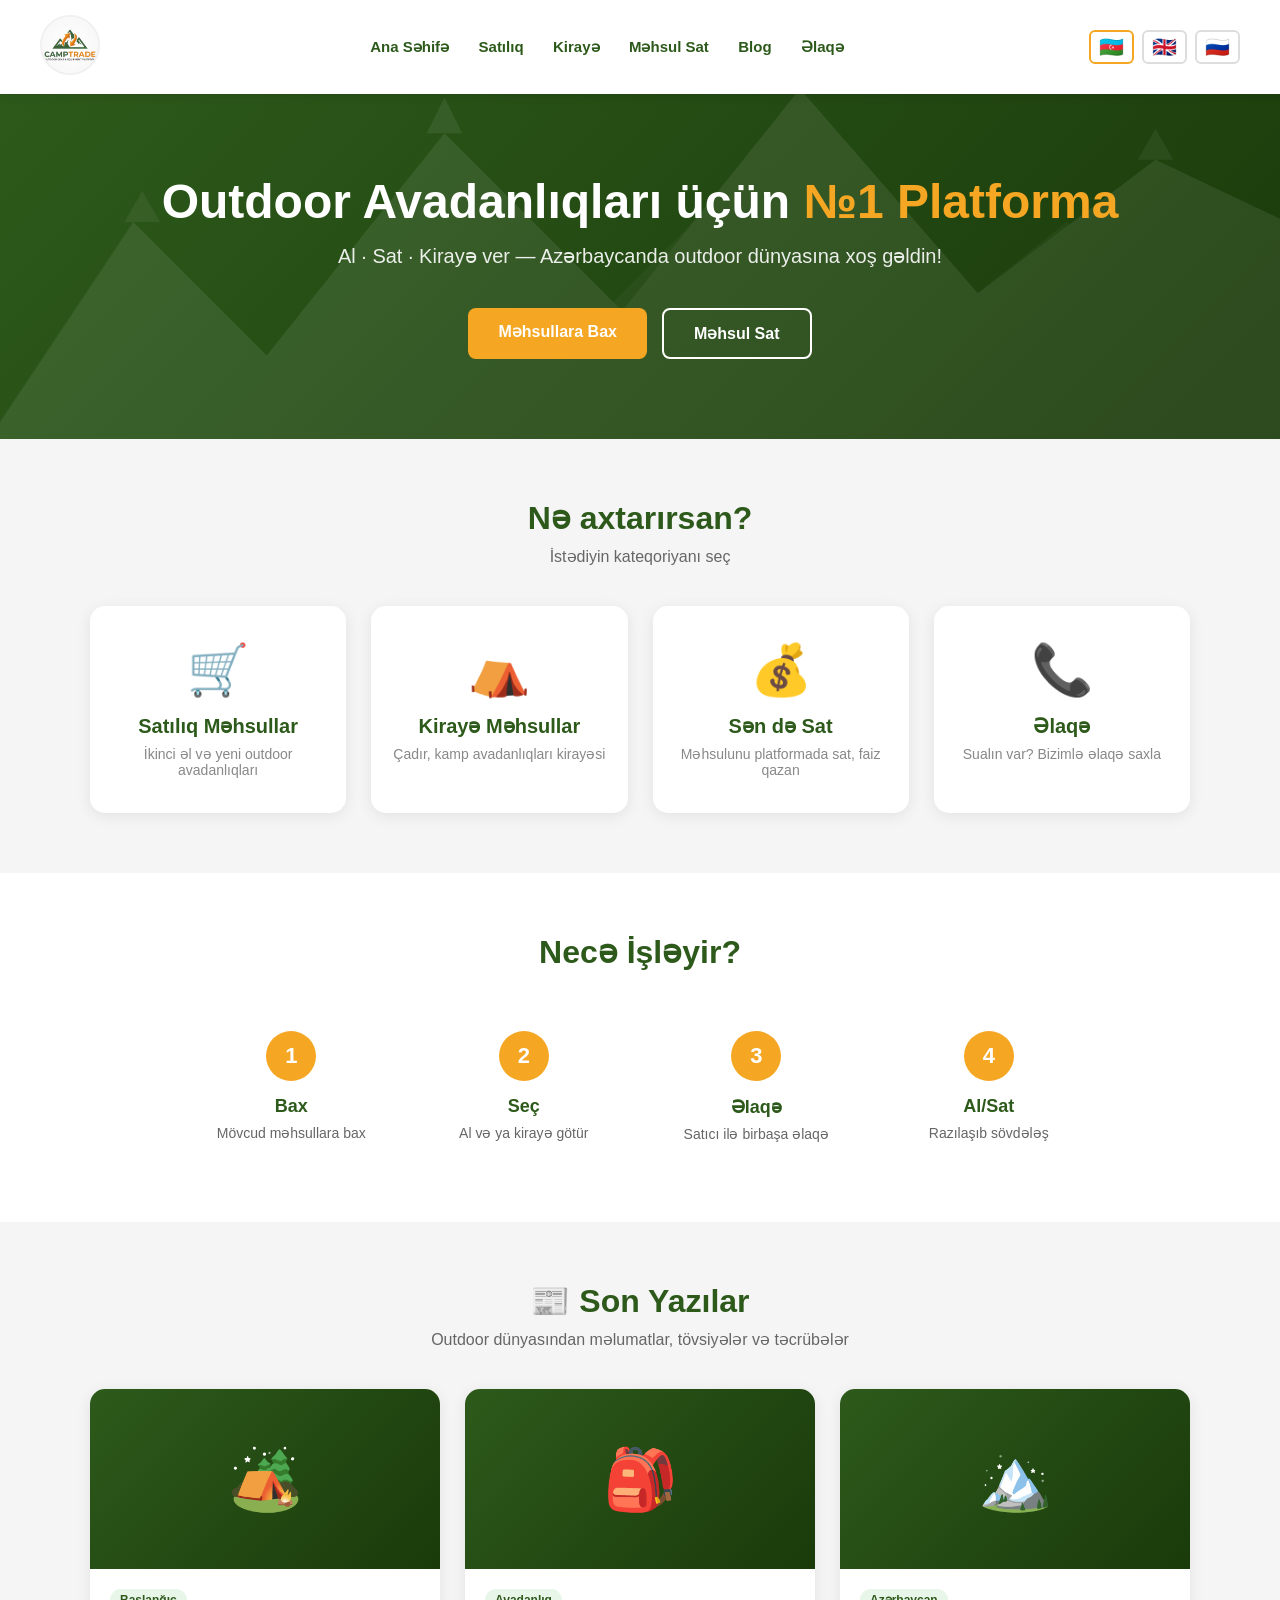
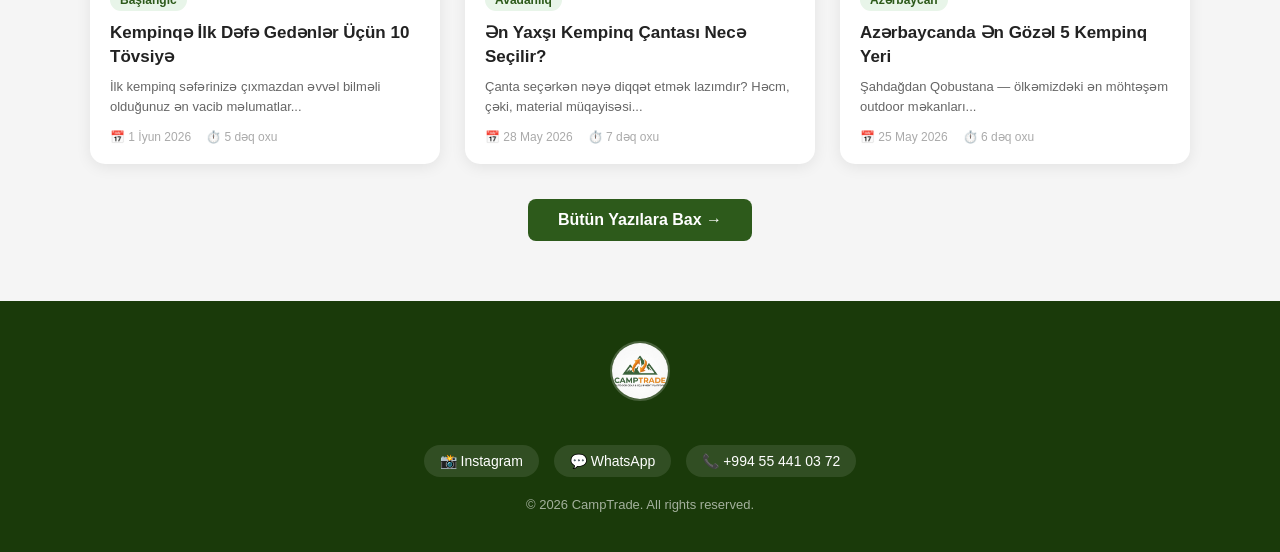
==== index.html @ f1814ca3 "nomre elave" ====
<!DOCTYPE html>
<html lang="az">
<head>
    
    <meta name="google-site-verification" content="4IIqWtvDDrQfaCXJvvqHSiNndzRIesTgDcbcYadjoxE" />

    <!-- Standart Favicon (Brauzerlər və Google üçün) -->
    <link rel="icon" href="/favicon.ico" type="image/png" sizes="48x48" />

    <!-- Apple Cihazları və Sürətli Keşlənmə üçün -->
    <link rel="apple-touch-icon" href="/favicon.ico" />



    <meta charset="UTF-8">
    <meta name="viewport" content="width=device-width, initial-scale=1.0">
    <link rel="icon" type="image/x-icon" href="favicon.ico">
    <title>CampTrade - Outdoor Gear & Equipment Platform</title>
    <style>
        * { margin: 0; padding: 0; box-sizing: border-box; }
        body { font-family: 'Segoe UI', sans-serif; background: #f5f5f5; }

        header {
            background: white;
            padding: 15px 40px;
            display: flex;
            justify-content: space-between;
            align-items: center;
            box-shadow: 0 2px 10px rgba(0,0,0,0.1);
            position: sticky;
            top: 0;
            z-index: 100;
        }

        /* YUMRU LOGO */
        .logo img {
            height: 60px;
            width: 60px;
            border-radius: 50%;
            object-fit: cover;
            cursor: pointer;
            border: 2px solid #f0f0f0;
        }

        nav a {
            text-decoration: none;
            color: #2d5a1b;
            font-weight: 600;
            margin-left: 25px;
            font-size: 15px;
            transition: color 0.3s;
            white-space: nowrap;
        }

        nav a:hover { color: #f5a623; }

        .lang-switcher { display: flex; gap: 8px; align-items: center; }

        .lang-btn {
            background: none;
            border: 2px solid #ddd;
            border-radius: 6px;
            padding: 5px 8px;
            cursor: pointer;
            font-size: 20px;
            line-height: 1;
            transition: border-color 0.3s;
        }

        .lang-btn:hover, .lang-btn.active { border-color: #f5a623; }

        /* HERO - DAĞ HƏR TƏRƏFİ TUTSUN */
        .hero {
            background: linear-gradient(135deg, #2d5a1b 0%, #1a3a0a 100%);
            color: white;
            text-align: center;
            padding: 80px 20px;
            position: relative;
            overflow: hidden;
        }

        .hero-bg {
            position: absolute;
            top: 0;
            left: 0;
            width: 100%;
            height: 100%;
            opacity: 0.08;
            pointer-events: none;
        }

        .hero-content { position: relative; z-index: 2; }
        .hero h1 { font-size: 48px; margin-bottom: 15px; }
        .hero h1 span { color: #f5a623; }

        .hero p {
            font-size: 20px;
            opacity: 0.9;
            margin-bottom: 40px;
        }

        .hero-buttons { display: flex; gap: 15px; justify-content: center; flex-wrap: wrap; }

        .btn {
            padding: 14px 30px;
            border-radius: 8px;
            font-size: 16px;
            font-weight: 700;
            cursor: pointer;
            border: none;
            text-decoration: none;
            transition: transform 0.2s, opacity 0.2s;
            display: inline-block;
        }

        .btn:hover { transform: translateY(-2px); opacity: 0.9; }
        .btn-orange { background: #f5a623; color: white; }
        .btn-outline { background: transparent; border: 2px solid white; color: white; }

        .categories { padding: 60px 40px; text-align: center; }
        .categories h2 { font-size: 32px; color: #2d5a1b; margin-bottom: 10px; }
        .categories > p { color: #666; margin-bottom: 40px; font-size: 16px; }

        .cat-grid {
            display: grid;
            grid-template-columns: repeat(auto-fit, minmax(220px, 1fr));
            gap: 25px;
            max-width: 1100px;
            margin: 0 auto;
        }

        .cat-card {
            background: white;
            border-radius: 15px;
            padding: 35px 20px;
            box-shadow: 0 3px 15px rgba(0,0,0,0.08);
            cursor: pointer;
            transition: transform 0.3s, box-shadow 0.3s;
            text-decoration: none;
            color: inherit;
            display: block;
        }

        .cat-card:hover { transform: translateY(-5px); box-shadow: 0 8px 25px rgba(0,0,0,0.15); }
        .cat-icon { font-size: 50px; margin-bottom: 15px; }
        .cat-card h3 { font-size: 20px; color: #2d5a1b; margin-bottom: 8px; }
        .cat-card p { color: #888; font-size: 14px; }

        .how-it-works { background: white; padding: 60px 40px; text-align: center; }
        .how-it-works h2 { font-size: 32px; color: #2d5a1b; margin-bottom: 40px; }

        .steps {
            display: grid;
            grid-template-columns: repeat(auto-fit, minmax(200px, 1fr));
            gap: 30px;
            max-width: 900px;
            margin: 0 auto;
        }

        .step { padding: 20px; }

        .step-num {
            width: 50px;
            height: 50px;
            background: #f5a623;
            color: white;
            border-radius: 50%;
            font-size: 22px;
            font-weight: 700;
            display: flex;
            align-items: center;
            justify-content: center;
            margin: 0 auto 15px;
        }

        .step h3 { color: #2d5a1b; margin-bottom: 8px; font-size: 18px; }
        .step p { color: #666; font-size: 14px; }

        /* BLOG HİSSƏSİ */
        .blog-section {
            padding: 60px 40px;
            text-align: center;
            background: #f5f5f5;
        }

        .blog-section h2 { font-size: 32px; color: #2d5a1b; margin-bottom: 10px; }
        .blog-section > p { color: #666; margin-bottom: 40px; font-size: 16px; }

        .blog-grid {
            display: grid;
            grid-template-columns: repeat(auto-fit, minmax(300px, 1fr));
            gap: 25px;
            max-width: 1100px;
            margin: 0 auto;
        }

        .blog-card {
            background: white;
            border-radius: 15px;
            overflow: hidden;
            box-shadow: 0 3px 15px rgba(0,0,0,0.08);
            transition: transform 0.3s, box-shadow 0.3s;
            text-decoration: none;
            color: inherit;
            display: block;
            text-align: left;
        }

        .blog-card:hover { transform: translateY(-5px); box-shadow: 0 8px 25px rgba(0,0,0,0.15); }

        .blog-img {
            width: 100%;
            height: 180px;
            background: linear-gradient(135deg, #2d5a1b, #1a3a0a);
            display: flex;
            align-items: center;
            justify-content: center;
            font-size: 60px;
        }

        .blog-info { padding: 20px; }

        .blog-tag {
            display: inline-block;
            background: #e8f5e9;
            color: #2d5a1b;
            padding: 4px 10px;
            border-radius: 20px;
            font-size: 12px;
            font-weight: 600;
            margin-bottom: 10px;
        }

        .blog-info h3 { font-size: 17px; color: #222; margin-bottom: 8px; line-height: 1.4; }
        .blog-info p { font-size: 13px; color: #666; margin-bottom: 12px; line-height: 1.6; }

        .blog-meta {
            font-size: 12px;
            color: #aaa;
            display: flex;
            gap: 15px;
        }

        .blog-more {
            display: inline-block;
            margin-top: 35px;
            background: #2d5a1b;
            color: white;
            padding: 12px 30px;
            border-radius: 8px;
            text-decoration: none;
            font-weight: 700;
            transition: background 0.3s;
        }

        .blog-more:hover { background: #f5a623; }

        footer { background: #1a3a0a; color: white; padding: 40px; text-align: center; }
        .footer-logo img {
            height: 60px;
            width: 60px;
            border-radius: 50%;
            object-fit: cover;
            margin-bottom: 20px;
            border: 2px solid rgba(255,255,255,0.2);
        }

        .social-links { display: flex; justify-content: center; gap: 15px; margin: 20px 0; flex-wrap: wrap; }

        .social-links a {
            color: white;
            text-decoration: none;
            font-size: 14px;
            background: rgba(255,255,255,0.1);
            padding: 8px 16px;
            border-radius: 20px;
            transition: background 0.3s;
        }

        .social-links a:hover { background: #f5a623; }
        footer p { opacity: 0.6; font-size: 13px; margin-top: 15px; }

        @media (max-width: 768px) {
    header {
        flex-wrap: wrap;
        padding: 12px 15px;
        gap: 8px;
    }

    nav {
        order: 3;
        width: 100%;
        display: flex;
        flex-wrap: wrap;
        gap: 6px;
        justify-content: center;
        padding-top: 10px;
        border-top: 1px solid #eee;
    }

    nav a {
        margin-left: 0 !important;
        font-size: 13px;
        padding: 5px 12px;
        background: #f5f5f5;
        border-radius: 20px;
        white-space: nowrap;
    }

    .lang-switcher {
        order: 2;
        margin-left: auto;
    }

    .logo img {
        height: 45px;
        width: 45px;
    }

    .hero { padding: 50px 15px; }
    .hero h1 { font-size: 26px; }
    .hero p { font-size: 15px; }

    .hero-buttons {
        flex-direction: column;
        align-items: center;
        gap: 10px;
    }

    .btn { width: 200px; text-align: center; }

    .categories { padding: 40px 15px; }

    .cat-grid {
        grid-template-columns: 1fr 1fr;
        gap: 12px;
    }

    .cat-card { padding: 20px 12px; }
    .cat-icon { font-size: 35px; }
    .cat-card h3 { font-size: 16px; }

    .how-it-works { padding: 40px 15px; }

    .steps { grid-template-columns: 1fr 1fr; }

    .blog-section { padding: 40px 15px; }
    .blog-grid { grid-template-columns: 1fr; }

    footer { padding: 30px 15px; }

    .social-links { gap: 8px; }
    .social-links a { font-size: 12px; padding: 6px 10px; }
}

@media (max-width: 480px) {
    .cat-grid { grid-template-columns: 1fr; }
    .steps { grid-template-columns: 1fr; }
    .hero h1 { font-size: 22px; }
}
    </style>
</head>
<body>

<header>
    <a href="index.html" class="logo">
        <img src="images/logo.jpeg" alt="CampTrade Logo">
    </a>
    <nav>
        <a href="index.html" data-az="Ana Səhifə" data-en="Home" data-ru="Главная">Ana Səhifə</a>
        <a href="satis.html" data-az="Satılıq" data-en="For Sale" data-ru="Продажа">Satılıq</a>
        <a href="kiraye.html" data-az="Kirayə" data-en="Rental" data-ru="Аренда">Kirayə</a>
        <a href="sat.html" data-az="Məhsul Sat" data-en="Sell" data-ru="Продать">Məhsul Sat</a>
        <a href="blog.html" data-az="Blog" data-en="Blog" data-ru="Блог">Blog</a>
        <a href="elaqe.html" data-az="Əlaqə" data-en="Contact" data-ru="Контакт">Əlaqə</a>
    </nav>
    <div class="lang-switcher">
        <button class="lang-btn active" onclick="setLang('az', this)" title="Azərbaycan">🇦🇿</button>
        <button class="lang-btn" onclick="setLang('en', this)" title="English">🇬🇧</button>
        <button class="lang-btn" onclick="setLang('ru', this)" title="Русский">🇷🇺</button>
    </div>
</header>

<!-- HERO - DAĞ HAMI YERİ TUTUR -->
<section class="hero">
    <svg class="hero-bg" viewBox="0 0 1440 500" preserveAspectRatio="xMidYMid slice" xmlns="http://www.w3.org/2000/svg">
        <!-- Arxa dağlar -->
        <polygon points="-50,500 150,200 300,350 500,100 700,300 900,50 1100,280 1300,130 1490,220 1490,500" fill="white"/>
        <!-- Ön dağlar -->
        <polygon points="-50,500 100,320 250,420 450,220 600,380 800,180 1000,360 1200,200 1440,310 1440,500" fill="white" opacity="0.4"/>
        <!-- Qar zirvələri -->
        <polygon points="480,100 500,60 520,100" fill="white" opacity="0.9"/>
        <polygon points="880,50 900,10 920,50" fill="white" opacity="0.9"/>
        <polygon points="140,200 160,165 180,200" fill="white" opacity="0.7"/>
        <polygon points="1280,130 1300,95 1320,130" fill="white" opacity="0.7"/>
    </svg>

    <div class="hero-content">
        <h1 data-az="Outdoor Avadanlıqları üçün <span>№1 Platforma</span>"
            data-en="The <span>№1 Platform</span> for Outdoor Gear"
            data-ru="Платформа <span>№1</span> для Outdoor снаряжения">
            Outdoor Avadanlıqları üçün <span>№1 Platforma</span>
        </h1>
        <p data-az="Al · Sat · Kirayə ver — Azərbaycanda outdoor dünyasına xoş gəldin!"
           data-en="Buy · Sell · Rent — Welcome to Azerbaijan's outdoor world!"
           data-ru="Купи · Продай · Арендуй — Добро пожаловать в мир outdoor!">
            Al · Sat · Kirayə ver — Azərbaycanda outdoor dünyasına xoş gəldin!
        </p>
        <div class="hero-buttons">
            <a href="satis.html" class="btn btn-orange"
               data-az="Məhsullara Bax" data-en="Browse Products" data-ru="Смотреть товары">
               Məhsullara Bax
            </a>
            <a href="sat.html" class="btn btn-outline"
               data-az="Məhsul Sat" data-en="Sell Product" data-ru="Продать товар">
               Məhsul Sat
            </a>
        </div>
    </div>
</section>

<!-- KATEQORİYALAR -->
<section class="categories">
    <h2 data-az="Nə axtarırsan?" data-en="What are you looking for?" data-ru="Что ищете?">Nə axtarırsan?</h2>
    <p data-az="İstədiyin kateqoriyanı seç" data-en="Choose your category" data-ru="Выберите категорию">İstədiyin kateqoriyanı seç</p>
    <div class="cat-grid">
        <a href="satis.html" class="cat-card">
            <div class="cat-icon">🛒</div>
            <h3 data-az="Satılıq Məhsullar" data-en="For Sale" data-ru="Продажа">Satılıq Məhsullar</h3>
            <p data-az="İkinci əl və yeni outdoor avadanlıqları" data-en="New and used outdoor equipment" data-ru="Новое и б/у снаряжение">İkinci əl və yeni outdoor avadanlıqları</p>
        </a>
        <a href="kiraye.html" class="cat-card">
            <div class="cat-icon">⛺</div>
            <h3 data-az="Kirayə Məhsullar" data-en="Rental" data-ru="Аренда">Kirayə Məhsullar</h3>
            <p data-az="Çadır, kamp avadanlıqları kirayəsi" data-en="Tents, camping gear rental" data-ru="Аренда палаток и снаряжения">Çadır, kamp avadanlıqları kirayəsi</p>
        </a>
        <a href="sat.html" class="cat-card">
            <div class="cat-icon">💰</div>
            <h3 data-az="Sən də Sat" data-en="Sell Yours" data-ru="Продай своё">Sən də Sat</h3>
            <p data-az="Məhsulunu platformada sat, faiz qazan" data-en="List your gear, earn commission" data-ru="Продай снаряжение, зарабатывай">Məhsulunu platformada sat, faiz qazan</p>
        </a>
        <a href="elaqe.html" class="cat-card">
            <div class="cat-icon">📞</div>
            <h3 data-az="Əlaqə" data-en="Contact" data-ru="Контакт">Əlaqə</h3>
            <p data-az="Sualın var? Bizimlə əlaqə saxla" data-en="Have questions? Contact us" data-ru="Есть вопросы? Свяжитесь с нами">Sualın var? Bizimlə əlaqə saxla</p>
        </a>
    </div>
</section>

<!-- NECƏ İŞLƏYİR -->
<section class="how-it-works">
    <h2 data-az="Necə İşləyir?" data-en="How It Works?" data-ru="Как это работает?">Necə İşləyir?</h2>
    <div class="steps">
        <div class="step">
            <div class="step-num">1</div>
            <h3 data-az="Bax" data-en="Browse" data-ru="Смотри">Bax</h3>
            <p data-az="Mövcud məhsullara bax" data-en="Browse available products" data-ru="Смотри доступные товары">Mövcud məhsullara bax</p>
        </div>
        <div class="step">
            <div class="step-num">2</div>
            <h3 data-az="Seç" data-en="Choose" data-ru="Выбери">Seç</h3>
            <p data-az="Al və ya kirayə götür" data-en="Buy or rent" data-ru="Купи или арендуй">Al və ya kirayə götür</p>
        </div>
        <div class="step">
            <div class="step-num">3</div>
            <h3 data-az="Əlaqə" data-en="Contact" data-ru="Контакт">Əlaqə</h3>
            <p data-az="Satıcı ilə birbaşa əlaqə" data-en="Contact seller directly" data-ru="Свяжись с продавцом напрямую">Satıcı ilə birbaşa əlaqə</p>
        </div>
        <div class="step">
            <div class="step-num">4</div>
            <h3 data-az="Al/Sat" data-en="Deal" data-ru="Сделка">Al/Sat</h3>
            <p data-az="Razılaşıb sövdələş" data-en="Make the deal" data-ru="Заключи сделку">Razılaşıb sövdələş</p>
        </div>
    </div>
</section>

<!-- BLOG HİSSƏSİ - SON YAZILLAR -->
<section class="blog-section">
    <h2 data-az="📰 Son Yazılar" data-en="📰 Latest Posts" data-ru="📰 Последние записи">📰 Son Yazılar</h2>
    <p data-az="Outdoor dünyasından məlumatlar, tövsiyələr və təcrübələr"
       data-en="Tips, guides and experiences from the outdoor world"
       data-ru="Советы, гиды и опыт из мира outdoor">
       Outdoor dünyasından məlumatlar, tövsiyələr və təcrübələr
    </p>
    <div class="blog-grid">
        <a href="blog.html" class="blog-card">
            <div class="blog-img">🏕️</div>
            <div class="blog-info">
                <span class="blog-tag">Başlanğıc</span>
                <h3>Kempinqə İlk Dəfə Gedənlər Üçün 10 Tövsiyə</h3>
                <p>İlk kempinq səfərinizə çıxmazdan əvvəl bilməli olduğunuz ən vacib məlumatlar...</p>
                <div class="blog-meta">
                    <span>📅 1 İyun 2026</span>
                    <span>⏱️ 5 dəq oxu</span>
                </div>
            </div>
        </a>
        <a href="blog.html" class="blog-card">
            <div class="blog-img">🎒</div>
            <div class="blog-info">
                <span class="blog-tag">Avadanlıq</span>
                <h3>Ən Yaxşı Kempinq Çantası Necə Seçilir?</h3>
                <p>Çanta seçərkən nəyə diqqət etmək lazımdır? Həcm, çəki, material müqayisəsi...</p>
                <div class="blog-meta">
                    <span>📅 28 May 2026</span>
                    <span>⏱️ 7 dəq oxu</span>
                </div>
            </div>
        </a>
        <a href="blog.html" class="blog-card">
            <div class="blog-img">🏔️</div>
            <div class="blog-info">
                <span class="blog-tag">Azərbaycan</span>
                <h3>Azərbaycanda Ən Gözəl 5 Kempinq Yeri</h3>
                <p>Şahdağdan Qobustana — ölkəmizdəki ən möhtəşəm outdoor məkanları...</p>
                <div class="blog-meta">
                    <span>📅 25 May 2026</span>
                    <span>⏱️ 6 dəq oxu</span>
                </div>
            </div>
        </a>
    </div>
    <a href="blog.html" class="blog-more"
       data-az="Bütün Yazılara Bax →" data-en="View All Posts →" data-ru="Все записи →">
       Bütün Yazılara Bax →
    </a>
</section>

<!-- FOOTER -->
<footer>
    <div class="footer-logo">
        <img src="images/logo.jpeg" alt="CampTrade">
    </div>
    <div class="social-links">
        <a href="https://www.instagram.com/camp_trade?igsh=MTlxemZpaXY5Mm5qag==" target="_blank">📸 Instagram</a>
        <a href="https://wa.me/994554410372" target="_blank">💬 WhatsApp</a>
        <a href="tel:+994554410372">📞 +994 55 441 03 72</a>
    </div>
    <p>© 2026 CampTrade. All rights reserved.</p>
</footer>

<script>
    function setLang(lang, btn) {
        document.querySelectorAll('.lang-btn').forEach(b => b.classList.remove('active'));
        btn.classList.add('active');
        document.querySelectorAll('[data-' + lang + ']').forEach(el => {
            el.innerHTML = el.getAttribute('data-' + lang);
        });
    }
</script>
</body>
</html>
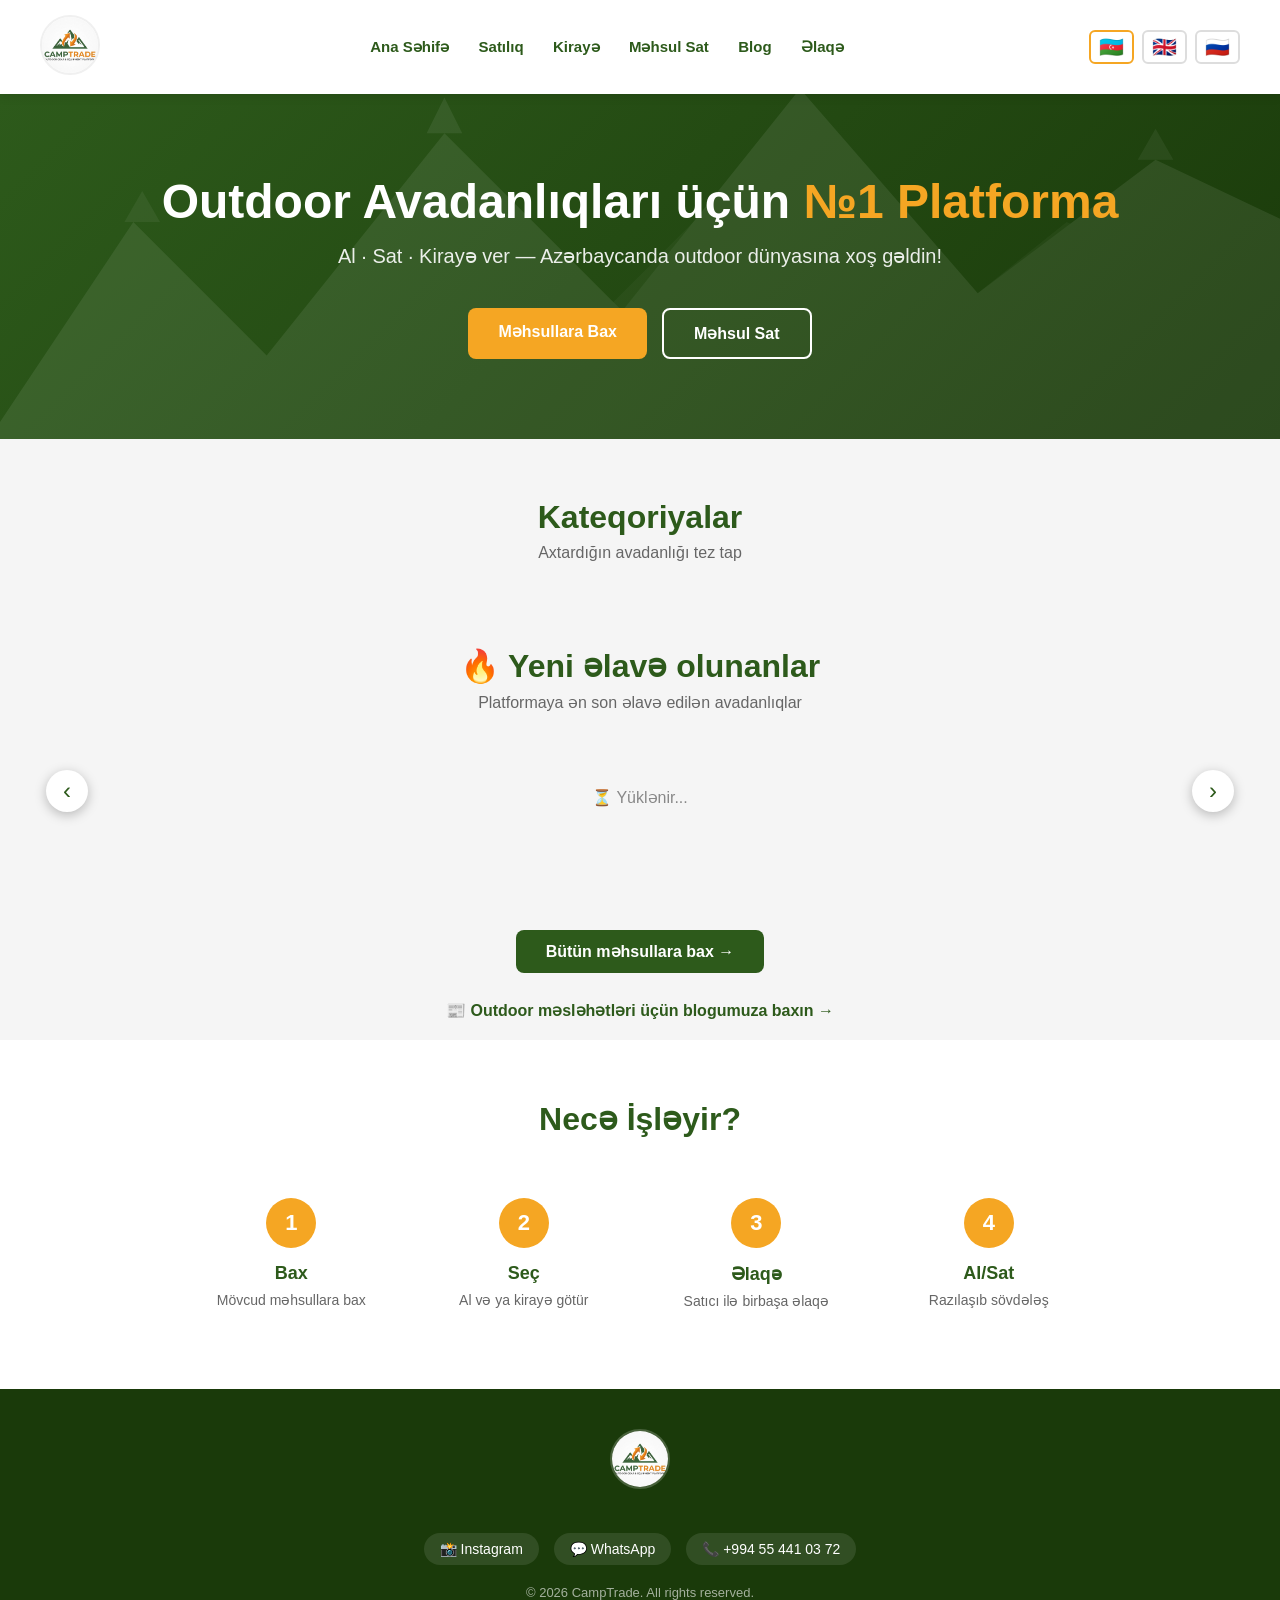
==== commit 44d849ed: "Update index.html" ====
--- a/index.html
+++ b/index.html
@@ -4,17 +4,13 @@
     
     <meta name="google-site-verification" content="4IIqWtvDDrQfaCXJvvqHSiNndzRIesTgDcbcYadjoxE" />
 
-    <!-- Standart Favicon (Brauzerlər və Google üçün) -->
-    <link rel="icon" href="/favicon.ico" type="image/png" sizes="48x48" />
-
-    <!-- Apple Cihazları və Sürətli Keşlənmə üçün -->
-    <link rel="apple-touch-icon" href="/favicon.ico" />
-
 
 
     <meta charset="UTF-8">
     <meta name="viewport" content="width=device-width, initial-scale=1.0">
-    <link rel="icon" type="image/x-icon" href="favicon.ico">
+    <link rel="icon" href="/favicon.ico" sizes="48x48">
+   <link rel="icon" type="image/png" sizes="192x192" href="/favicon-192.png">
+   <link rel="apple-touch-icon" href="/apple-touch-icon.png">
     <title>CampTrade - Outdoor Gear & Equipment Platform</title>
     <style>
         * { margin: 0; padding: 0; box-sizing: border-box; }
@@ -255,7 +251,49 @@
 
         .blog-more:hover { background: #f5a623; }
 
-        footer { background: #1a3a0a; color: white; padding: 40px; text-align: center; }
+        /* ===== YENİ: KATEQORİYALAR + YENİ MƏHSULLAR ===== */
+body { overflow-x: clip; }
+.shop { padding: 60px 20px 20px; text-align: center; max-width: 1200px; margin: 0 auto; }
+.shop h2 { font-size: 32px; color: #2d5a1b; margin-bottom: 8px; }
+.shop > p { color: #666; margin-bottom: 30px; }
+.tiles { display: grid; grid-template-columns: repeat(auto-fit, minmax(210px, 1fr)); gap: 18px; margin-bottom: 55px; }
+.tile { position: relative; overflow: hidden; border-radius: 18px; padding: 24px 20px; color: white; text-decoration: none; text-align: left; min-height: 140px; display: flex; flex-direction: column; justify-content: flex-end; background: linear-gradient(135deg,#2d5a1b,#1a3a0a); transition: transform .3s, box-shadow .3s; }
+.tile:hover { transform: translateY(-5px); box-shadow: 0 10px 25px rgba(0,0,0,.25); }
+.tile:nth-child(2) { background: linear-gradient(135deg,#f5a623,#d9820a); }
+.tile:nth-child(3) { background: linear-gradient(135deg,#3b7a57,#1f4d36); }
+.tile:nth-child(4) { background: linear-gradient(135deg,#555,#2b2b2b); }
+.tile .ti { position: absolute; top: 14px; right: 16px; font-size: 46px; font-style: normal; }
+.tile b { font-size: 19px; display: block; }
+.tile span { font-size: 13px; opacity: .85; }
+.fresh-wrap { position: relative; max-width: 1200px; margin: 0 auto 30px; }
+.fresh-row { display: flex; gap: 18px; overflow-x: auto; padding: 6px 4px 18px; scroll-snap-type: x mandatory; scrollbar-width: thin; scrollbar-color: #2d5a1b #e5e5e5; }
+.fresh-card { flex: none; width: 230px; background: white; border-radius: 15px; overflow: hidden; box-shadow: 0 3px 15px rgba(0,0,0,.08); text-decoration: none; color: inherit; text-align: left; scroll-snap-align: start; transition: transform .3s; }
+.fresh-card:hover { transform: translateY(-5px); }
+.fim { position: relative; height: 170px; background: #eee; }
+.fim img { width: 100%; height: 100%; object-fit: cover; }
+.fnew { position: absolute; top: 10px; left: 10px; background: #f5a623; color: white; font-size: 11px; font-weight: 700; padding: 4px 10px; border-radius: 20px; }
+.fin { padding: 14px; }
+.fin h4 { font-size: 15px; color: #222; line-height: 1.4; min-height: 42px; font-weight: 600; margin-bottom: 6px; }
+.fin b { font-size: 20px; color: #f5a623; }
+.fin small { font-size: 12px; color: #888; font-weight: 400; }
+.fr-btn { position: absolute; top: 40%; transform: translateY(-50%); width: 42px; height: 42px; border-radius: 50%; border: none; background: white; box-shadow: 0 3px 12px rgba(0,0,0,.25); font-size: 24px; cursor: pointer; z-index: 3; color: #2d5a1b; }
+.fr-btn.l { left: -14px; }
+.fr-btn.r { right: -14px; }
+.fresh-load { padding: 40px; color: #888; width: 100%; }
+.shop-blog { display: block; margin-top: 28px; color: #2d5a1b; font-weight: 600; text-decoration: none; }
+@media (max-width: 768px) {
+    .shop { padding: 40px 15px 10px; }
+    .shop h2 { font-size: 24px; }
+    .fr-btn { display: none; }
+    .fresh-card { width: 170px; }
+    .fim { height: 130px; }
+    .tiles { grid-template-columns: 1fr 1fr; gap: 12px; }
+    .tile { min-height: 120px; padding: 18px 14px; }
+    .tile .ti { font-size: 34px; }
+    .tile b { font-size: 16px; }
+}
+
+footer { background: #1a3a0a; color: white; padding: 40px; text-align: center; }
         .footer-logo img {
             height: 60px;
             width: 60px;
@@ -419,33 +457,24 @@
     </div>
 </section>
 
+<!-- YENİ: KATEQORİYALAR + YENİ MƏHSULLAR -->
+<section class="shop" id="shopBox">
+    <h2 data-az="Kateqoriyalar" data-en="Categories" data-ru="Категории">Kateqoriyalar</h2>
+    <p data-az="Axtardığın avadanlığı tez tap" data-en="Find the gear you need fast" data-ru="Быстро найдите нужное снаряжение">Axtardığın avadanlığı tez tap</p>
+    <div class="tiles" id="catTiles"></div>
+
+    <h2 data-az="🔥 Yeni əlavə olunanlar" data-en="🔥 Just added" data-ru="🔥 Новинки">🔥 Yeni əlavə olunanlar</h2>
+    <p data-az="Platformaya ən son əlavə edilən avadanlıqlar" data-en="The latest gear on the platform" data-ru="Последнее снаряжение на платформе">Platformaya ən son əlavə edilən avadanlıqlar</p>
+    <div class="fresh-wrap">
+        <button class="fr-btn l" onclick="freshScroll(-1)">‹</button>
+        <div class="fresh-row" id="freshRow"><div class="fresh-load">⏳ Yüklənir...</div></div>
+        <button class="fr-btn r" onclick="freshScroll(1)">›</button>
+    </div>
+    <a href="satis.html" class="blog-more" data-az="Bütün məhsullara bax →" data-en="View all products →" data-ru="Все товары →">Bütün məhsullara bax →</a>
+    <a href="blog.html" class="shop-blog">📰 Outdoor məsləhətləri üçün blogumuza baxın →</a>
+</section>
+
 <!-- KATEQORİYALAR -->
-<section class="categories">
-    <h2 data-az="Nə axtarırsan?" data-en="What are you looking for?" data-ru="Что ищете?">Nə axtarırsan?</h2>
-    <p data-az="İstədiyin kateqoriyanı seç" data-en="Choose your category" data-ru="Выберите категорию">İstədiyin kateqoriyanı seç</p>
-    <div class="cat-grid">
-        <a href="satis.html" class="cat-card">
-            <div class="cat-icon">🛒</div>
-            <h3 data-az="Satılıq Məhsullar" data-en="For Sale" data-ru="Продажа">Satılıq Məhsullar</h3>
-            <p data-az="İkinci əl və yeni outdoor avadanlıqları" data-en="New and used outdoor equipment" data-ru="Новое и б/у снаряжение">İkinci əl və yeni outdoor avadanlıqları</p>
-        </a>
-        <a href="kiraye.html" class="cat-card">
-            <div class="cat-icon">⛺</div>
-            <h3 data-az="Kirayə Məhsullar" data-en="Rental" data-ru="Аренда">Kirayə Məhsullar</h3>
-            <p data-az="Çadır, kamp avadanlıqları kirayəsi" data-en="Tents, camping gear rental" data-ru="Аренда палаток и снаряжения">Çadır, kamp avadanlıqları kirayəsi</p>
-        </a>
-        <a href="sat.html" class="cat-card">
-            <div class="cat-icon">💰</div>
-            <h3 data-az="Sən də Sat" data-en="Sell Yours" data-ru="Продай своё">Sən də Sat</h3>
-            <p data-az="Məhsulunu platformada sat, faiz qazan" data-en="List your gear, earn commission" data-ru="Продай снаряжение, зарабатывай">Məhsulunu platformada sat, faiz qazan</p>
-        </a>
-        <a href="elaqe.html" class="cat-card">
-            <div class="cat-icon">📞</div>
-            <h3 data-az="Əlaqə" data-en="Contact" data-ru="Контакт">Əlaqə</h3>
-            <p data-az="Sualın var? Bizimlə əlaqə saxla" data-en="Have questions? Contact us" data-ru="Есть вопросы? Свяжитесь с нами">Sualın var? Bizimlə əlaqə saxla</p>
-        </a>
-    </div>
-</section>
 
 <!-- NECƏ İŞLƏYİR -->
 <section class="how-it-works">
@@ -474,57 +503,6 @@
     </div>
 </section>
 
-<!-- BLOG HİSSƏSİ - SON YAZILLAR -->
-<section class="blog-section">
-    <h2 data-az="📰 Son Yazılar" data-en="📰 Latest Posts" data-ru="📰 Последние записи">📰 Son Yazılar</h2>
-    <p data-az="Outdoor dünyasından məlumatlar, tövsiyələr və təcrübələr"
-       data-en="Tips, guides and experiences from the outdoor world"
-       data-ru="Советы, гиды и опыт из мира outdoor">
-       Outdoor dünyasından məlumatlar, tövsiyələr və təcrübələr
-    </p>
-    <div class="blog-grid">
-        <a href="blog.html" class="blog-card">
-            <div class="blog-img">🏕️</div>
-            <div class="blog-info">
-                <span class="blog-tag">Başlanğıc</span>
-                <h3>Kempinqə İlk Dəfə Gedənlər Üçün 10 Tövsiyə</h3>
-                <p>İlk kempinq səfərinizə çıxmazdan əvvəl bilməli olduğunuz ən vacib məlumatlar...</p>
-                <div class="blog-meta">
-                    <span>📅 1 İyun 2026</span>
-                    <span>⏱️ 5 dəq oxu</span>
-                </div>
-            </div>
-        </a>
-        <a href="blog.html" class="blog-card">
-            <div class="blog-img">🎒</div>
-            <div class="blog-info">
-                <span class="blog-tag">Avadanlıq</span>
-                <h3>Ən Yaxşı Kempinq Çantası Necə Seçilir?</h3>
-                <p>Çanta seçərkən nəyə diqqət etmək lazımdır? Həcm, çəki, material müqayisəsi...</p>
-                <div class="blog-meta">
-                    <span>📅 28 May 2026</span>
-                    <span>⏱️ 7 dəq oxu</span>
-                </div>
-            </div>
-        </a>
-        <a href="blog.html" class="blog-card">
-            <div class="blog-img">🏔️</div>
-            <div class="blog-info">
-                <span class="blog-tag">Azərbaycan</span>
-                <h3>Azərbaycanda Ən Gözəl 5 Kempinq Yeri</h3>
-                <p>Şahdağdan Qobustana — ölkəmizdəki ən möhtəşəm outdoor məkanları...</p>
-                <div class="blog-meta">
-                    <span>📅 25 May 2026</span>
-                    <span>⏱️ 6 dəq oxu</span>
-                </div>
-            </div>
-        </a>
-    </div>
-    <a href="blog.html" class="blog-more"
-       data-az="Bütün Yazılara Bax →" data-en="View All Posts →" data-ru="Все записи →">
-       Bütün Yazılara Bax →
-    </a>
-</section>
 
 <!-- FOOTER -->
 <footer>
@@ -539,6 +517,55 @@
     <p>© 2026 CampTrade. All rights reserved.</p>
 </footer>
 
+
+
+
+<script src="js/categories.js"></script>
+
+<script>
+var SB_URL = "https://iupwahtmnybxrowbkcfs.supabase.co";
+var SB_KEY = "eyJhbGciOiJIUzI1NiIsInR5cCI6IkpXVCJ9.eyJpc3MiOiJzdXBhYmFzZSIsInJlZiI6Iml1cHdhaHRtbnlieHJvd2JrY2ZzIiwicm9sZSI6ImFub24iLCJpYXQiOjE3ODAzMTU3MDksImV4cCI6MjA5NTg5MTcwOX0.QG1fL54mB8-mMKhb3Amc7W7yhTAfo3mCP5UubdVqw4E";
+var TILE_ICONS = {"Camp ləvazimatları":"⛺","Hiking ləvazimatları":"🥾","Geyim":"🧥","Digər":"📦"};
+
+function esc(s){return String(s==null?'':s).replace(/[&<>"']/g,function(c){return{'&':'&amp;','<':'&lt;','>':'&gt;','"':'&quot;',"'":'&#39;'}[c]})}
+function freshScroll(d){document.getElementById('freshRow').scrollBy({left:d*300,behavior:'smooth'})}
+
+fetch(SB_URL+'/rest/v1/products?order=created_at.desc',{headers:{apikey:SB_KEY,Authorization:'Bearer '+SB_KEY}})
+.then(function(r){return r.json()})
+.then(function(d){
+    if(!Array.isArray(d)||!d.length){document.getElementById('shopBox').style.display='none';return}
+
+    /* Kateqoriya kartları (real məhsul sayı ilə) */
+    var counts={}, rent=0;
+    d.forEach(function(p){
+        if(p.kateqoriya==='kiraye'){rent++;return}
+        var g=mainOf(p.alt_kateqoriya||OTHER);
+        counts[g]=(counts[g]||0)+1;
+    });
+    var t='';
+    Object.keys(CATEGORIES).forEach(function(g){
+        if(!counts[g])return;
+        t+='<a class="tile" href="satis.html?g='+encodeURIComponent(g)+'"><i class="ti">'+(TILE_ICONS[g]||'🏷️')+'</i><b>'+esc(g)+'</b><span>'+counts[g]+' məhsul</span></a>';
+    });
+    if(rent)t+='<a class="tile" href="kiraye.html"><i class="ti">🎒</i><b>Kirayə</b><span>'+rent+' məhsul</span></a>';
+    document.getElementById('catTiles').innerHTML=t;
+
+    /* Ən yeni 10 məhsul */
+    document.getElementById('freshRow').innerHTML=d.slice(0,10).map(function(p){
+        var im=(p.sekiller||'').split(',')[0].trim()||'images/logo.jpeg';
+        var r=p.kateqoriya==='kiraye';
+        return '<a class="fresh-card" href="product.html?id='+encodeURIComponent(p.id)+'">'+
+            '<div class="fim"><img src="'+esc(im)+'" alt="'+esc(p.ad)+'" loading="lazy" onerror="this.src=\'images/logo.jpeg\'"><span class="fnew">'+(r?'Kirayə':esc(p.alt_kateqoriya||'Yeni'))+'</span></div>'+
+            '<div class="fin"><h4>'+esc(p.ad)+'</h4><b>'+esc(p.qiymet)+' AZN'+(r?' <small>/ gün</small>':'')+'</b></div></a>';
+    }).join('');
+})
+.catch(function(){document.getElementById('shopBox').style.display='none'});
+</parameter>
+
+</script>
+
+
+
 <script>
     function setLang(lang, btn) {
         document.querySelectorAll('.lang-btn').forEach(b => b.classList.remove('active'));
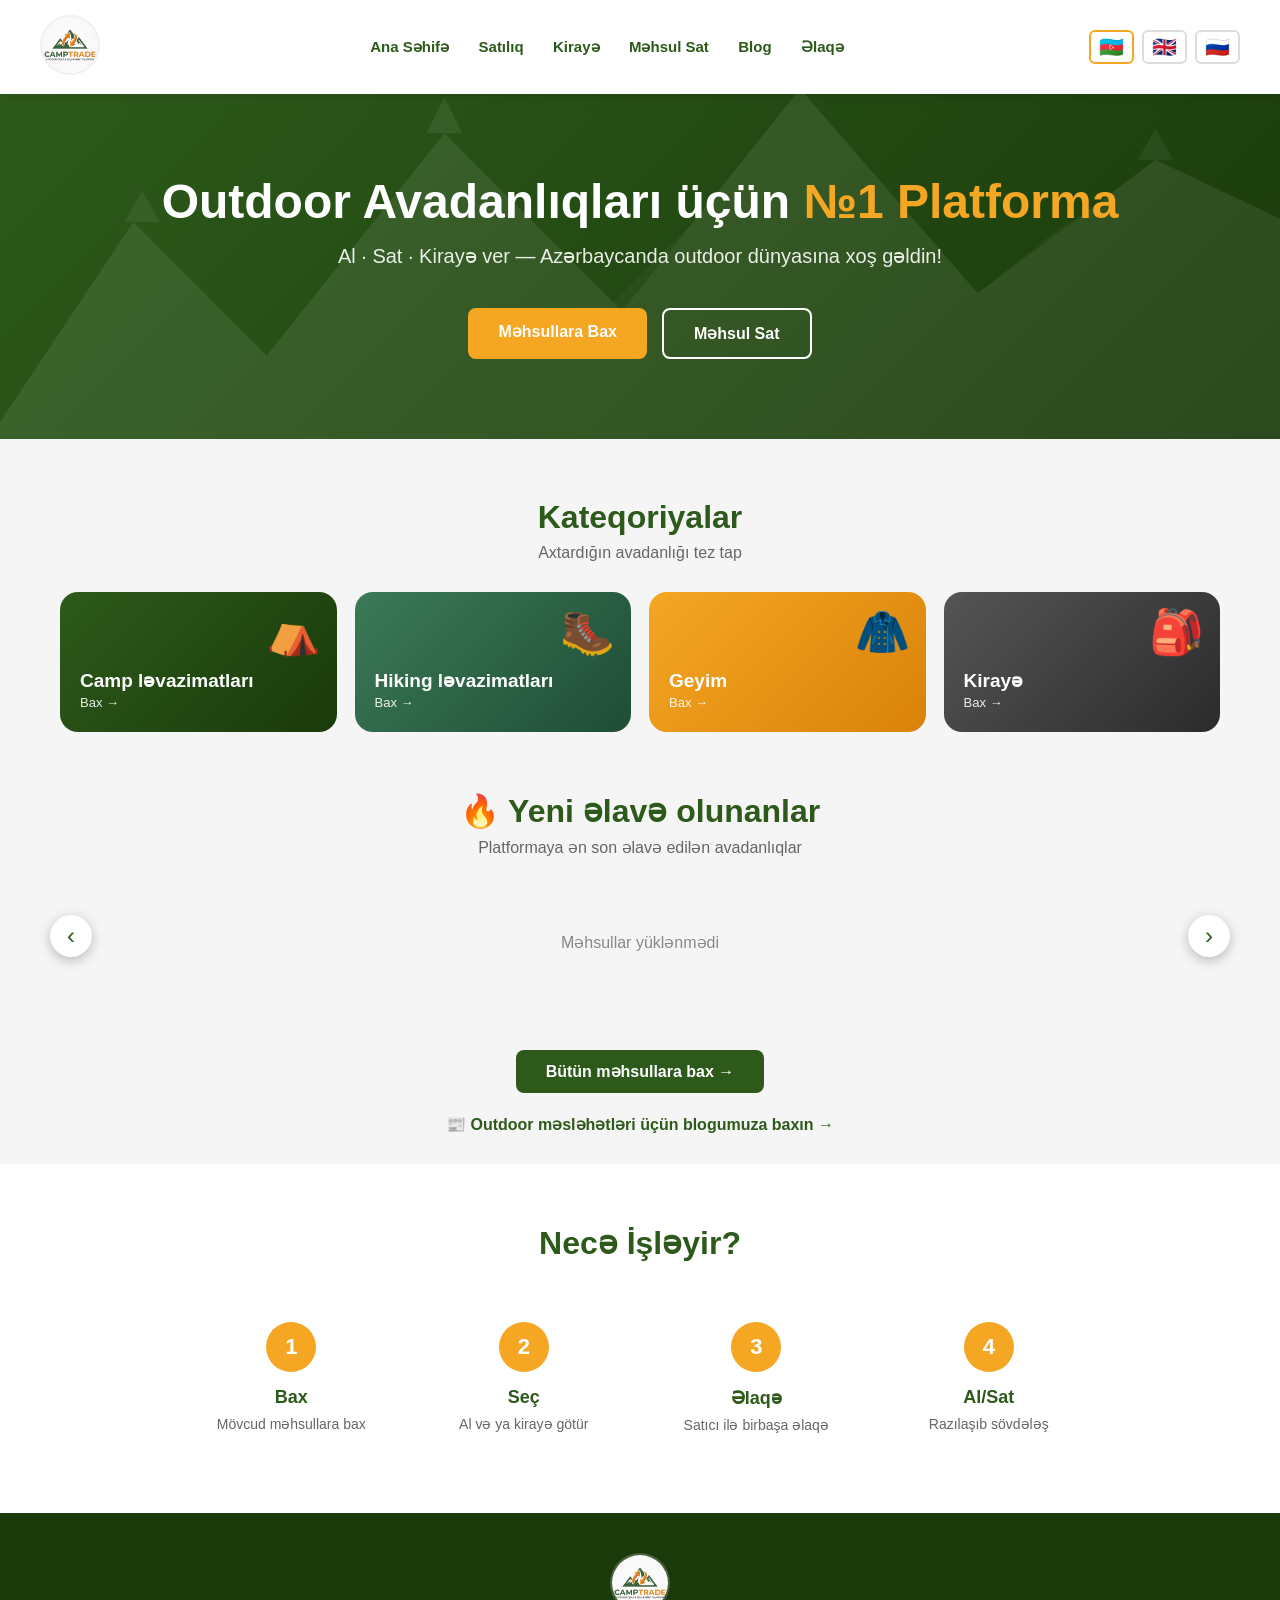
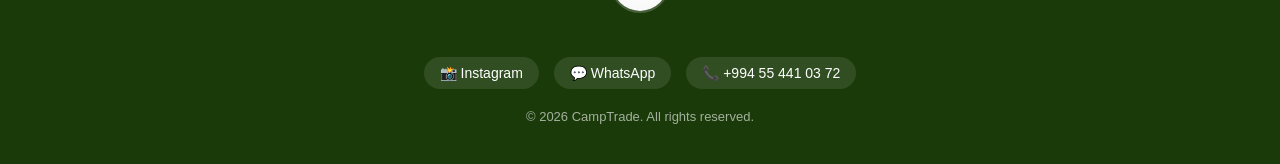
==== commit 61139631: "Update index.html" ====
--- a/index.html
+++ b/index.html
@@ -1,401 +1,122 @@
 <!DOCTYPE html>
 <html lang="az">
 <head>
-    
     <meta name="google-site-verification" content="4IIqWtvDDrQfaCXJvvqHSiNndzRIesTgDcbcYadjoxE" />
-
-
-
     <meta charset="UTF-8">
     <meta name="viewport" content="width=device-width, initial-scale=1.0">
     <link rel="icon" href="/favicon.ico" sizes="48x48">
-   <link rel="icon" type="image/png" sizes="192x192" href="/favicon-192.png">
-   <link rel="apple-touch-icon" href="/apple-touch-icon.png">
+    <link rel="icon" type="image/png" sizes="192x192" href="/favicon-192.png">
+    <link rel="apple-touch-icon" href="/apple-touch-icon.png">
     <title>CampTrade - Outdoor Gear & Equipment Platform</title>
     <style>
         * { margin: 0; padding: 0; box-sizing: border-box; }
+        html, body { max-width: 100%; overflow-x: clip; }
         body { font-family: 'Segoe UI', sans-serif; background: #f5f5f5; }
 
-        header {
-            background: white;
-            padding: 15px 40px;
-            display: flex;
-            justify-content: space-between;
-            align-items: center;
-            box-shadow: 0 2px 10px rgba(0,0,0,0.1);
-            position: sticky;
-            top: 0;
-            z-index: 100;
-        }
-
-        /* YUMRU LOGO */
-        .logo img {
-            height: 60px;
-            width: 60px;
-            border-radius: 50%;
-            object-fit: cover;
-            cursor: pointer;
-            border: 2px solid #f0f0f0;
-        }
-
-        nav a {
-            text-decoration: none;
-            color: #2d5a1b;
-            font-weight: 600;
-            margin-left: 25px;
-            font-size: 15px;
-            transition: color 0.3s;
-            white-space: nowrap;
-        }
-
+        header { background: white; padding: 15px 40px; display: flex; justify-content: space-between; align-items: center; box-shadow: 0 2px 10px rgba(0,0,0,0.1); position: sticky; top: 0; z-index: 100; }
+        .logo img { height: 60px; width: 60px; border-radius: 50%; object-fit: cover; cursor: pointer; border: 2px solid #f0f0f0; }
+        nav a { text-decoration: none; color: #2d5a1b; font-weight: 600; margin-left: 25px; font-size: 15px; transition: color 0.3s; white-space: nowrap; }
         nav a:hover { color: #f5a623; }
-
         .lang-switcher { display: flex; gap: 8px; align-items: center; }
-
-        .lang-btn {
-            background: none;
-            border: 2px solid #ddd;
-            border-radius: 6px;
-            padding: 5px 8px;
-            cursor: pointer;
-            font-size: 20px;
-            line-height: 1;
-            transition: border-color 0.3s;
-        }
-
+        .lang-btn { background: none; border: 2px solid #ddd; border-radius: 6px; padding: 5px 8px; cursor: pointer; font-size: 20px; line-height: 1; transition: border-color 0.3s; }
         .lang-btn:hover, .lang-btn.active { border-color: #f5a623; }
 
-        /* HERO - DAĞ HƏR TƏRƏFİ TUTSUN */
-        .hero {
-            background: linear-gradient(135deg, #2d5a1b 0%, #1a3a0a 100%);
-            color: white;
-            text-align: center;
-            padding: 80px 20px;
-            position: relative;
-            overflow: hidden;
-        }
-
-        .hero-bg {
-            position: absolute;
-            top: 0;
-            left: 0;
-            width: 100%;
-            height: 100%;
-            opacity: 0.08;
-            pointer-events: none;
-        }
-
+        .hero { background: linear-gradient(135deg, #2d5a1b 0%, #1a3a0a 100%); color: white; text-align: center; padding: 80px 20px; position: relative; overflow: hidden; }
+        .hero-bg { position: absolute; top: 0; left: 0; width: 100%; height: 100%; opacity: 0.08; pointer-events: none; }
         .hero-content { position: relative; z-index: 2; }
         .hero h1 { font-size: 48px; margin-bottom: 15px; }
         .hero h1 span { color: #f5a623; }
-
-        .hero p {
-            font-size: 20px;
-            opacity: 0.9;
-            margin-bottom: 40px;
-        }
-
+        .hero p { font-size: 20px; opacity: 0.9; margin-bottom: 40px; }
         .hero-buttons { display: flex; gap: 15px; justify-content: center; flex-wrap: wrap; }
-
-        .btn {
-            padding: 14px 30px;
-            border-radius: 8px;
-            font-size: 16px;
-            font-weight: 700;
-            cursor: pointer;
-            border: none;
-            text-decoration: none;
-            transition: transform 0.2s, opacity 0.2s;
-            display: inline-block;
-        }
-
+        .btn { padding: 14px 30px; border-radius: 8px; font-size: 16px; font-weight: 700; cursor: pointer; border: none; text-decoration: none; transition: transform 0.2s, opacity 0.2s; display: inline-block; }
         .btn:hover { transform: translateY(-2px); opacity: 0.9; }
         .btn-orange { background: #f5a623; color: white; }
         .btn-outline { background: transparent; border: 2px solid white; color: white; }
 
-        .categories { padding: 60px 40px; text-align: center; }
-        .categories h2 { font-size: 32px; color: #2d5a1b; margin-bottom: 10px; }
-        .categories > p { color: #666; margin-bottom: 40px; font-size: 16px; }
-
-        .cat-grid {
-            display: grid;
-            grid-template-columns: repeat(auto-fit, minmax(220px, 1fr));
-            gap: 25px;
-            max-width: 1100px;
-            margin: 0 auto;
-        }
-
-        .cat-card {
-            background: white;
-            border-radius: 15px;
-            padding: 35px 20px;
-            box-shadow: 0 3px 15px rgba(0,0,0,0.08);
-            cursor: pointer;
-            transition: transform 0.3s, box-shadow 0.3s;
-            text-decoration: none;
-            color: inherit;
-            display: block;
-        }
-
-        .cat-card:hover { transform: translateY(-5px); box-shadow: 0 8px 25px rgba(0,0,0,0.15); }
-        .cat-icon { font-size: 50px; margin-bottom: 15px; }
-        .cat-card h3 { font-size: 20px; color: #2d5a1b; margin-bottom: 8px; }
-        .cat-card p { color: #888; font-size: 14px; }
+        /* KATEQORİYALAR + YENİ MƏHSULLAR */
+        .shop { padding: 60px 20px 30px; text-align: center; max-width: 1200px; margin: 0 auto; }
+        .shop h2 { font-size: 32px; color: #2d5a1b; margin-bottom: 8px; }
+        .shop > p { color: #666; margin-bottom: 30px; font-size: 16px; }
+        .tiles { display: grid; grid-template-columns: repeat(4, 1fr); gap: 18px; margin-bottom: 60px; }
+        .tile { position: relative; overflow: hidden; border-radius: 18px; padding: 22px 20px; color: white; text-decoration: none; text-align: left; min-height: 140px; display: flex; flex-direction: column; justify-content: flex-end; background: linear-gradient(135deg, #2d5a1b, #1a3a0a); transition: transform 0.3s, box-shadow 0.3s; min-width: 0; }
+        .tile:hover { transform: translateY(-5px); box-shadow: 0 10px 25px rgba(0,0,0,0.25); }
+        .tile.t2 { background: linear-gradient(135deg, #3b7a57, #1f4d36); }
+        .tile.t3 { background: linear-gradient(135deg, #f5a623, #d9820a); }
+        .tile.t4 { background: linear-gradient(135deg, #555, #2b2b2b); }
+        .tile i { position: absolute; top: 14px; right: 16px; font-size: 44px; font-style: normal; }
+        .tile b { font-size: 19px; display: block; margin-bottom: 3px; }
+        .tile span { font-size: 13px; opacity: 0.9; }
+
+        .fresh-wrap { position: relative; margin-bottom: 30px; }
+        .fresh-row { display: flex; gap: 18px; overflow-x: auto; padding: 6px 4px 18px; scroll-snap-type: x mandatory; scrollbar-width: thin; scrollbar-color: #2d5a1b #e5e5e5; }
+        .fresh-card { flex: none; width: 230px; background: white; border-radius: 15px; overflow: hidden; box-shadow: 0 3px 15px rgba(0,0,0,0.08); text-decoration: none; color: inherit; text-align: left; scroll-snap-align: start; transition: transform 0.3s; }
+        .fresh-card:hover { transform: translateY(-5px); }
+        .fim { position: relative; height: 170px; background: #eee; }
+        .fim img { width: 100%; height: 100%; object-fit: cover; }
+        .ftag { position: absolute; top: 10px; left: 10px; background: #f5a623; color: white; font-size: 11px; font-weight: 700; padding: 4px 10px; border-radius: 20px; }
+        .fin { padding: 14px; }
+        .fin h4 { font-size: 15px; color: #222; line-height: 1.4; min-height: 42px; font-weight: 600; margin-bottom: 6px; overflow-wrap: anywhere; }
+        .fin b { font-size: 20px; color: #f5a623; }
+        .fin small { font-size: 12px; color: #888; font-weight: 400; }
+        .fr-btn { position: absolute; top: 40%; transform: translateY(-50%); width: 42px; height: 42px; border-radius: 50%; border: none; background: white; box-shadow: 0 3px 12px rgba(0,0,0,0.25); font-size: 24px; cursor: pointer; z-index: 3; color: #2d5a1b; }
+        .fr-btn.l { left: -10px; }
+        .fr-btn.r { right: -10px; }
+        .fresh-load { padding: 40px; color: #888; width: 100%; text-align: center; }
+        .more-btn { display: inline-block; margin-top: 10px; background: #2d5a1b; color: white; padding: 12px 30px; border-radius: 8px; text-decoration: none; font-weight: 700; transition: background 0.3s; }
+        .more-btn:hover { background: #f5a623; }
+        .blog-link { display: block; margin-top: 22px; color: #2d5a1b; font-weight: 600; text-decoration: none; }
+        .blog-link:hover { color: #f5a623; }
 
         .how-it-works { background: white; padding: 60px 40px; text-align: center; }
         .how-it-works h2 { font-size: 32px; color: #2d5a1b; margin-bottom: 40px; }
-
-        .steps {
-            display: grid;
-            grid-template-columns: repeat(auto-fit, minmax(200px, 1fr));
-            gap: 30px;
-            max-width: 900px;
-            margin: 0 auto;
-        }
-
+        .steps { display: grid; grid-template-columns: repeat(auto-fit, minmax(200px, 1fr)); gap: 30px; max-width: 900px; margin: 0 auto; }
         .step { padding: 20px; }
-
-        .step-num {
-            width: 50px;
-            height: 50px;
-            background: #f5a623;
-            color: white;
-            border-radius: 50%;
-            font-size: 22px;
-            font-weight: 700;
-            display: flex;
-            align-items: center;
-            justify-content: center;
-            margin: 0 auto 15px;
-        }
-
+        .step-num { width: 50px; height: 50px; background: #f5a623; color: white; border-radius: 50%; font-size: 22px; font-weight: 700; display: flex; align-items: center; justify-content: center; margin: 0 auto 15px; }
         .step h3 { color: #2d5a1b; margin-bottom: 8px; font-size: 18px; }
         .step p { color: #666; font-size: 14px; }
 
-        /* BLOG HİSSƏSİ */
-        .blog-section {
-            padding: 60px 40px;
-            text-align: center;
-            background: #f5f5f5;
-        }
-
-        .blog-section h2 { font-size: 32px; color: #2d5a1b; margin-bottom: 10px; }
-        .blog-section > p { color: #666; margin-bottom: 40px; font-size: 16px; }
-
-        .blog-grid {
-            display: grid;
-            grid-template-columns: repeat(auto-fit, minmax(300px, 1fr));
-            gap: 25px;
-            max-width: 1100px;
-            margin: 0 auto;
-        }
-
-        .blog-card {
-            background: white;
-            border-radius: 15px;
-            overflow: hidden;
-            box-shadow: 0 3px 15px rgba(0,0,0,0.08);
-            transition: transform 0.3s, box-shadow 0.3s;
-            text-decoration: none;
-            color: inherit;
-            display: block;
-            text-align: left;
-        }
-
-        .blog-card:hover { transform: translateY(-5px); box-shadow: 0 8px 25px rgba(0,0,0,0.15); }
-
-        .blog-img {
-            width: 100%;
-            height: 180px;
-            background: linear-gradient(135deg, #2d5a1b, #1a3a0a);
-            display: flex;
-            align-items: center;
-            justify-content: center;
-            font-size: 60px;
-        }
-
-        .blog-info { padding: 20px; }
-
-        .blog-tag {
-            display: inline-block;
-            background: #e8f5e9;
-            color: #2d5a1b;
-            padding: 4px 10px;
-            border-radius: 20px;
-            font-size: 12px;
-            font-weight: 600;
-            margin-bottom: 10px;
-        }
-
-        .blog-info h3 { font-size: 17px; color: #222; margin-bottom: 8px; line-height: 1.4; }
-        .blog-info p { font-size: 13px; color: #666; margin-bottom: 12px; line-height: 1.6; }
-
-        .blog-meta {
-            font-size: 12px;
-            color: #aaa;
-            display: flex;
-            gap: 15px;
-        }
-
-        .blog-more {
-            display: inline-block;
-            margin-top: 35px;
-            background: #2d5a1b;
-            color: white;
-            padding: 12px 30px;
-            border-radius: 8px;
-            text-decoration: none;
-            font-weight: 700;
-            transition: background 0.3s;
-        }
-
-        .blog-more:hover { background: #f5a623; }
-
-        /* ===== YENİ: KATEQORİYALAR + YENİ MƏHSULLAR ===== */
-body { overflow-x: clip; }
-.shop { padding: 60px 20px 20px; text-align: center; max-width: 1200px; margin: 0 auto; }
-.shop h2 { font-size: 32px; color: #2d5a1b; margin-bottom: 8px; }
-.shop > p { color: #666; margin-bottom: 30px; }
-.tiles { display: grid; grid-template-columns: repeat(auto-fit, minmax(210px, 1fr)); gap: 18px; margin-bottom: 55px; }
-.tile { position: relative; overflow: hidden; border-radius: 18px; padding: 24px 20px; color: white; text-decoration: none; text-align: left; min-height: 140px; display: flex; flex-direction: column; justify-content: flex-end; background: linear-gradient(135deg,#2d5a1b,#1a3a0a); transition: transform .3s, box-shadow .3s; }
-.tile:hover { transform: translateY(-5px); box-shadow: 0 10px 25px rgba(0,0,0,.25); }
-.tile:nth-child(2) { background: linear-gradient(135deg,#f5a623,#d9820a); }
-.tile:nth-child(3) { background: linear-gradient(135deg,#3b7a57,#1f4d36); }
-.tile:nth-child(4) { background: linear-gradient(135deg,#555,#2b2b2b); }
-.tile .ti { position: absolute; top: 14px; right: 16px; font-size: 46px; font-style: normal; }
-.tile b { font-size: 19px; display: block; }
-.tile span { font-size: 13px; opacity: .85; }
-.fresh-wrap { position: relative; max-width: 1200px; margin: 0 auto 30px; }
-.fresh-row { display: flex; gap: 18px; overflow-x: auto; padding: 6px 4px 18px; scroll-snap-type: x mandatory; scrollbar-width: thin; scrollbar-color: #2d5a1b #e5e5e5; }
-.fresh-card { flex: none; width: 230px; background: white; border-radius: 15px; overflow: hidden; box-shadow: 0 3px 15px rgba(0,0,0,.08); text-decoration: none; color: inherit; text-align: left; scroll-snap-align: start; transition: transform .3s; }
-.fresh-card:hover { transform: translateY(-5px); }
-.fim { position: relative; height: 170px; background: #eee; }
-.fim img { width: 100%; height: 100%; object-fit: cover; }
-.fnew { position: absolute; top: 10px; left: 10px; background: #f5a623; color: white; font-size: 11px; font-weight: 700; padding: 4px 10px; border-radius: 20px; }
-.fin { padding: 14px; }
-.fin h4 { font-size: 15px; color: #222; line-height: 1.4; min-height: 42px; font-weight: 600; margin-bottom: 6px; }
-.fin b { font-size: 20px; color: #f5a623; }
-.fin small { font-size: 12px; color: #888; font-weight: 400; }
-.fr-btn { position: absolute; top: 40%; transform: translateY(-50%); width: 42px; height: 42px; border-radius: 50%; border: none; background: white; box-shadow: 0 3px 12px rgba(0,0,0,.25); font-size: 24px; cursor: pointer; z-index: 3; color: #2d5a1b; }
-.fr-btn.l { left: -14px; }
-.fr-btn.r { right: -14px; }
-.fresh-load { padding: 40px; color: #888; width: 100%; }
-.shop-blog { display: block; margin-top: 28px; color: #2d5a1b; font-weight: 600; text-decoration: none; }
-@media (max-width: 768px) {
-    .shop { padding: 40px 15px 10px; }
-    .shop h2 { font-size: 24px; }
-    .fr-btn { display: none; }
-    .fresh-card { width: 170px; }
-    .fim { height: 130px; }
-    .tiles { grid-template-columns: 1fr 1fr; gap: 12px; }
-    .tile { min-height: 120px; padding: 18px 14px; }
-    .tile .ti { font-size: 34px; }
-    .tile b { font-size: 16px; }
-}
-
-footer { background: #1a3a0a; color: white; padding: 40px; text-align: center; }
-        .footer-logo img {
-            height: 60px;
-            width: 60px;
-            border-radius: 50%;
-            object-fit: cover;
-            margin-bottom: 20px;
-            border: 2px solid rgba(255,255,255,0.2);
-        }
-
+        footer { background: #1a3a0a; color: white; padding: 40px; text-align: center; }
+        .footer-logo img { height: 60px; width: 60px; border-radius: 50%; object-fit: cover; margin-bottom: 20px; border: 2px solid rgba(255,255,255,0.2); }
         .social-links { display: flex; justify-content: center; gap: 15px; margin: 20px 0; flex-wrap: wrap; }
-
-        .social-links a {
-            color: white;
-            text-decoration: none;
-            font-size: 14px;
-            background: rgba(255,255,255,0.1);
-            padding: 8px 16px;
-            border-radius: 20px;
-            transition: background 0.3s;
-        }
-
+        .social-links a { color: white; text-decoration: none; font-size: 14px; background: rgba(255,255,255,0.1); padding: 8px 16px; border-radius: 20px; transition: background 0.3s; }
         .social-links a:hover { background: #f5a623; }
         footer p { opacity: 0.6; font-size: 13px; margin-top: 15px; }
 
+        @media (max-width: 900px) {
+            .tiles { grid-template-columns: 1fr 1fr; }
+            .fr-btn { display: none; }
+        }
         @media (max-width: 768px) {
-    header {
-        flex-wrap: wrap;
-        padding: 12px 15px;
-        gap: 8px;
-    }
-
-    nav {
-        order: 3;
-        width: 100%;
-        display: flex;
-        flex-wrap: wrap;
-        gap: 6px;
-        justify-content: center;
-        padding-top: 10px;
-        border-top: 1px solid #eee;
-    }
-
-    nav a {
-        margin-left: 0 !important;
-        font-size: 13px;
-        padding: 5px 12px;
-        background: #f5f5f5;
-        border-radius: 20px;
-        white-space: nowrap;
-    }
-
-    .lang-switcher {
-        order: 2;
-        margin-left: auto;
-    }
-
-    .logo img {
-        height: 45px;
-        width: 45px;
-    }
-
-    .hero { padding: 50px 15px; }
-    .hero h1 { font-size: 26px; }
-    .hero p { font-size: 15px; }
-
-    .hero-buttons {
-        flex-direction: column;
-        align-items: center;
-        gap: 10px;
-    }
-
-    .btn { width: 200px; text-align: center; }
-
-    .categories { padding: 40px 15px; }
-
-    .cat-grid {
-        grid-template-columns: 1fr 1fr;
-        gap: 12px;
-    }
-
-    .cat-card { padding: 20px 12px; }
-    .cat-icon { font-size: 35px; }
-    .cat-card h3 { font-size: 16px; }
-
-    .how-it-works { padding: 40px 15px; }
-
-    .steps { grid-template-columns: 1fr 1fr; }
-
-    .blog-section { padding: 40px 15px; }
-    .blog-grid { grid-template-columns: 1fr; }
-
-    footer { padding: 30px 15px; }
-
-    .social-links { gap: 8px; }
-    .social-links a { font-size: 12px; padding: 6px 10px; }
-}
-
-@media (max-width: 480px) {
-    .cat-grid { grid-template-columns: 1fr; }
-    .steps { grid-template-columns: 1fr; }
-    .hero h1 { font-size: 22px; }
-}
+            header { flex-wrap: wrap; padding: 12px 15px; gap: 8px; }
+            nav { order: 3; width: 100%; display: flex; flex-wrap: wrap; gap: 6px; justify-content: center; padding-top: 10px; border-top: 1px solid #eee; }
+            nav a { margin-left: 0 !important; font-size: 13px; padding: 5px 12px; background: #f5f5f5; border-radius: 20px; white-space: nowrap; }
+            .lang-switcher { order: 2; margin-left: auto; }
+            .logo img { height: 45px; width: 45px; }
+            .hero { padding: 50px 15px; }
+            .hero h1 { font-size: 26px; }
+            .hero p { font-size: 15px; }
+            .hero-buttons { flex-direction: column; align-items: center; gap: 10px; }
+            .btn { width: 200px; text-align: center; }
+            .shop { padding: 40px 15px 20px; }
+            .shop h2 { font-size: 24px; }
+            .tiles { gap: 12px; margin-bottom: 40px; }
+            .tile { min-height: 120px; padding: 16px 14px; }
+            .tile i { font-size: 34px; }
+            .tile b { font-size: 16px; }
+            .fresh-card { width: 165px; }
+            .fim { height: 125px; }
+            .fin h4 { font-size: 14px; }
+            .fin b { font-size: 17px; }
+            .how-it-works { padding: 40px 15px; }
+            .steps { grid-template-columns: 1fr 1fr; }
+            footer { padding: 30px 15px; }
+            .social-links { gap: 8px; }
+            .social-links a { font-size: 12px; padding: 6px 10px; }
+        }
+        @media (max-width: 480px) {
+            .steps { grid-template-columns: 1fr; }
+            .hero h1 { font-size: 22px; }
+        }
     </style>
 </head>
 <body>
@@ -419,14 +140,11 @@
     </div>
 </header>
 
-<!-- HERO - DAĞ HAMI YERİ TUTUR -->
+<!-- HERO -->
 <section class="hero">
     <svg class="hero-bg" viewBox="0 0 1440 500" preserveAspectRatio="xMidYMid slice" xmlns="http://www.w3.org/2000/svg">
-        <!-- Arxa dağlar -->
         <polygon points="-50,500 150,200 300,350 500,100 700,300 900,50 1100,280 1300,130 1490,220 1490,500" fill="white"/>
-        <!-- Ön dağlar -->
         <polygon points="-50,500 100,320 250,420 450,220 600,380 800,180 1000,360 1200,200 1440,310 1440,500" fill="white" opacity="0.4"/>
-        <!-- Qar zirvələri -->
         <polygon points="480,100 500,60 520,100" fill="white" opacity="0.9"/>
         <polygon points="880,50 900,10 920,50" fill="white" opacity="0.9"/>
         <polygon points="140,200 160,165 180,200" fill="white" opacity="0.7"/>
@@ -445,36 +163,44 @@
             Al · Sat · Kirayə ver — Azərbaycanda outdoor dünyasına xoş gəldin!
         </p>
         <div class="hero-buttons">
-            <a href="satis.html" class="btn btn-orange"
-               data-az="Məhsullara Bax" data-en="Browse Products" data-ru="Смотреть товары">
-               Məhsullara Bax
-            </a>
-            <a href="sat.html" class="btn btn-outline"
-               data-az="Məhsul Sat" data-en="Sell Product" data-ru="Продать товар">
-               Məhsul Sat
-            </a>
+            <a href="satis.html" class="btn btn-orange" data-az="Məhsullara Bax" data-en="Browse Products" data-ru="Смотреть товары">Məhsullara Bax</a>
+            <a href="sat.html" class="btn btn-outline" data-az="Məhsul Sat" data-en="Sell Product" data-ru="Продать товар">Məhsul Sat</a>
         </div>
     </div>
 </section>
 
-<!-- YENİ: KATEQORİYALAR + YENİ MƏHSULLAR -->
-<section class="shop" id="shopBox">
+<!-- KATEQORİYALAR + YENİ MƏHSULLAR -->
+<section class="shop">
     <h2 data-az="Kateqoriyalar" data-en="Categories" data-ru="Категории">Kateqoriyalar</h2>
     <p data-az="Axtardığın avadanlığı tez tap" data-en="Find the gear you need fast" data-ru="Быстро найдите нужное снаряжение">Axtardığın avadanlığı tez tap</p>
-    <div class="tiles" id="catTiles"></div>
+
+    <div class="tiles">
+        <a class="tile" data-g="Camp ləvazimatları" href="satis.html?g=Camp%20l%C9%99vazimatlar%C4%B1">
+            <i>⛺</i><b>Camp ləvazimatları</b><span class="cnt">Bax →</span>
+        </a>
+        <a class="tile t2" data-g="Hiking ləvazimatları" href="satis.html?g=Hiking%20l%C9%99vazimatlar%C4%B1">
+            <i>🥾</i><b>Hiking ləvazimatları</b><span class="cnt">Bax →</span>
+        </a>
+        <a class="tile t3" data-g="Geyim" href="satis.html?g=Geyim">
+            <i>🧥</i><b>Geyim</b><span class="cnt">Bax →</span>
+        </a>
+        <a class="tile t4" data-g="__rent" href="kiraye.html">
+            <i>🎒</i><b>Kirayə</b><span class="cnt">Bax →</span>
+        </a>
+    </div>
 
     <h2 data-az="🔥 Yeni əlavə olunanlar" data-en="🔥 Just added" data-ru="🔥 Новинки">🔥 Yeni əlavə olunanlar</h2>
     <p data-az="Platformaya ən son əlavə edilən avadanlıqlar" data-en="The latest gear on the platform" data-ru="Последнее снаряжение на платформе">Platformaya ən son əlavə edilən avadanlıqlar</p>
+
     <div class="fresh-wrap">
         <button class="fr-btn l" onclick="freshScroll(-1)">‹</button>
         <div class="fresh-row" id="freshRow"><div class="fresh-load">⏳ Yüklənir...</div></div>
         <button class="fr-btn r" onclick="freshScroll(1)">›</button>
     </div>
-    <a href="satis.html" class="blog-more" data-az="Bütün məhsullara bax →" data-en="View all products →" data-ru="Все товары →">Bütün məhsullara bax →</a>
-    <a href="blog.html" class="shop-blog">📰 Outdoor məsləhətləri üçün blogumuza baxın →</a>
+
+    <a href="satis.html" class="more-btn" data-az="Bütün məhsullara bax →" data-en="View all products →" data-ru="Все товары →">Bütün məhsullara bax →</a>
+    <a href="blog.html" class="blog-link" data-az="📰 Outdoor məsləhətləri üçün blogumuza baxın →" data-en="📰 Read our outdoor tips on the blog →" data-ru="📰 Советы по outdoor в нашем блоге →">📰 Outdoor məsləhətləri üçün blogumuza baxın →</a>
 </section>
-
-<!-- KATEQORİYALAR -->
 
 <!-- NECƏ İŞLƏYİR -->
 <section class="how-it-works">
@@ -503,7 +229,6 @@
     </div>
 </section>
 
-
 <!-- FOOTER -->
 <footer>
     <div class="footer-logo">
@@ -517,63 +242,68 @@
     <p>© 2026 CampTrade. All rights reserved.</p>
 </footer>
 
-
-
-
 <script src="js/categories.js"></script>
-
-<script>
-var SB_URL = "https://iupwahtmnybxrowbkcfs.supabase.co";
-var SB_KEY = "eyJhbGciOiJIUzI1NiIsInR5cCI6IkpXVCJ9.eyJpc3MiOiJzdXBhYmFzZSIsInJlZiI6Iml1cHdhaHRtbnlieHJvd2JrY2ZzIiwicm9sZSI6ImFub24iLCJpYXQiOjE3ODAzMTU3MDksImV4cCI6MjA5NTg5MTcwOX0.QG1fL54mB8-mMKhb3Amc7W7yhTAfo3mCP5UubdVqw4E";
-var TILE_ICONS = {"Camp ləvazimatları":"⛺","Hiking ləvazimatları":"🥾","Geyim":"🧥","Digər":"📦"};
-
-function esc(s){return String(s==null?'':s).replace(/[&<>"']/g,function(c){return{'&':'&amp;','<':'&lt;','>':'&gt;','"':'&quot;',"'":'&#39;'}[c]})}
-function freshScroll(d){document.getElementById('freshRow').scrollBy({left:d*300,behavior:'smooth'})}
-
-fetch(SB_URL+'/rest/v1/products?order=created_at.desc',{headers:{apikey:SB_KEY,Authorization:'Bearer '+SB_KEY}})
-.then(function(r){return r.json()})
-.then(function(d){
-    if(!Array.isArray(d)||!d.length){document.getElementById('shopBox').style.display='none';return}
-
-    /* Kateqoriya kartları (real məhsul sayı ilə) */
-    var counts={}, rent=0;
-    d.forEach(function(p){
-        if(p.kateqoriya==='kiraye'){rent++;return}
-        var g=mainOf(p.alt_kateqoriya||OTHER);
-        counts[g]=(counts[g]||0)+1;
-    });
-    var t='';
-    Object.keys(CATEGORIES).forEach(function(g){
-        if(!counts[g])return;
-        t+='<a class="tile" href="satis.html?g='+encodeURIComponent(g)+'"><i class="ti">'+(TILE_ICONS[g]||'🏷️')+'</i><b>'+esc(g)+'</b><span>'+counts[g]+' məhsul</span></a>';
-    });
-    if(rent)t+='<a class="tile" href="kiraye.html"><i class="ti">🎒</i><b>Kirayə</b><span>'+rent+' məhsul</span></a>';
-    document.getElementById('catTiles').innerHTML=t;
-
-    /* Ən yeni 10 məhsul */
-    document.getElementById('freshRow').innerHTML=d.slice(0,10).map(function(p){
-        var im=(p.sekiller||'').split(',')[0].trim()||'images/logo.jpeg';
-        var r=p.kateqoriya==='kiraye';
-        return '<a class="fresh-card" href="product.html?id='+encodeURIComponent(p.id)+'">'+
-            '<div class="fim"><img src="'+esc(im)+'" alt="'+esc(p.ad)+'" loading="lazy" onerror="this.src=\'images/logo.jpeg\'"><span class="fnew">'+(r?'Kirayə':esc(p.alt_kateqoriya||'Yeni'))+'</span></div>'+
-            '<div class="fin"><h4>'+esc(p.ad)+'</h4><b>'+esc(p.qiymet)+' AZN'+(r?' <small>/ gün</small>':'')+'</b></div></a>';
-    }).join('');
-})
-.catch(function(){document.getElementById('shopBox').style.display='none'});
-</parameter>
-
-</script>
-
-
-
 <script>
     function setLang(lang, btn) {
-        document.querySelectorAll('.lang-btn').forEach(b => b.classList.remove('active'));
+        document.querySelectorAll('.lang-btn').forEach(function (b) { b.classList.remove('active'); });
         btn.classList.add('active');
-        document.querySelectorAll('[data-' + lang + ']').forEach(el => {
+        document.querySelectorAll('[data-' + lang + ']').forEach(function (el) {
             el.innerHTML = el.getAttribute('data-' + lang);
         });
     }
+
+    var SB_URL = "https://iupwahtmnybxrowbkcfs.supabase.co";
+    var SB_KEY = "eyJhbGciOiJIUzI1NiIsInR5cCI6IkpXVCJ9.eyJpc3MiOiJzdXBhYmFzZSIsInJlZiI6Iml1cHdhaHRtbnlieHJvd2JrY2ZzIiwicm9sZSI6ImFub24iLCJpYXQiOjE3ODAzMTU3MDksImV4cCI6MjA5NTg5MTcwOX0.QG1fL54mB8-mMKhb3Amc7W7yhTAfo3mCP5UubdVqw4E";
+
+    function esc(s) {
+        return String(s == null ? '' : s).replace(/[&<>"']/g, function (c) {
+            return { '&': '&amp;', '<': '&lt;', '>': '&gt;', '"': '&quot;', "'": '&#39;' }[c];
+        });
+    }
+
+    function freshScroll(d) {
+        document.getElementById('freshRow').scrollBy({ left: d * 300, behavior: 'smooth' });
+    }
+
+    fetch(SB_URL + '/rest/v1/products?order=created_at.desc', {
+        headers: { apikey: SB_KEY, Authorization: 'Bearer ' + SB_KEY }
+    })
+    .then(function (r) { return r.json(); })
+    .then(function (d) {
+        var row = document.getElementById('freshRow');
+        if (!Array.isArray(d) || !d.length) {
+            row.innerHTML = '<div class="fresh-load">Tezliklə məhsullar əlavə olunacaq</div>';
+            return;
+        }
+
+        /* Kateqoriya kartlarında məhsul sayı */
+        var counts = {}, rent = 0;
+        d.forEach(function (p) {
+            if (p.kateqoriya === 'kiraye') { rent++; return; }
+            var g = (typeof mainOf === 'function') ? mainOf(p.alt_kateqoriya || 'Digər') : 'Digər';
+            counts[g] = (counts[g] || 0) + 1;
+        });
+        document.querySelectorAll('.tile').forEach(function (t) {
+            var g = t.getAttribute('data-g');
+            var n = (g === '__rent') ? rent : (counts[g] || 0);
+            if (n) t.querySelector('.cnt').textContent = n + ' məhsul';
+        });
+
+        /* Ən yeni 10 məhsul */
+        row.innerHTML = d.slice(0, 10).map(function (p) {
+            var im = (p.sekiller || '').split(',')[0].trim() || 'images/logo.jpeg';
+            var isRent = p.kateqoriya === 'kiraye';
+            var tag = isRent ? 'Kirayə' : (p.alt_kateqoriya || 'Yeni');
+            return '<a class="fresh-card" href="product.html?id=' + encodeURIComponent(p.id) + '">' +
+                '<div class="fim"><img src="' + esc(im) + '" alt="' + esc(p.ad) + '" loading="lazy" onerror="this.src=\'images/logo.jpeg\'">' +
+                '<span class="ftag">' + esc(tag) + '</span></div>' +
+                '<div class="fin"><h4>' + esc(p.ad) + '</h4>' +
+                '<b>' + esc(p.qiymet) + ' AZN' + (isRent ? ' <small>/ gün</small>' : '') + '</b></div></a>';
+        }).join('');
+    })
+    .catch(function () {
+        document.getElementById('freshRow').innerHTML = '<div class="fresh-load">Məhsullar yüklənmədi</div>';
+    });
 </script>
 </body>
 </html>
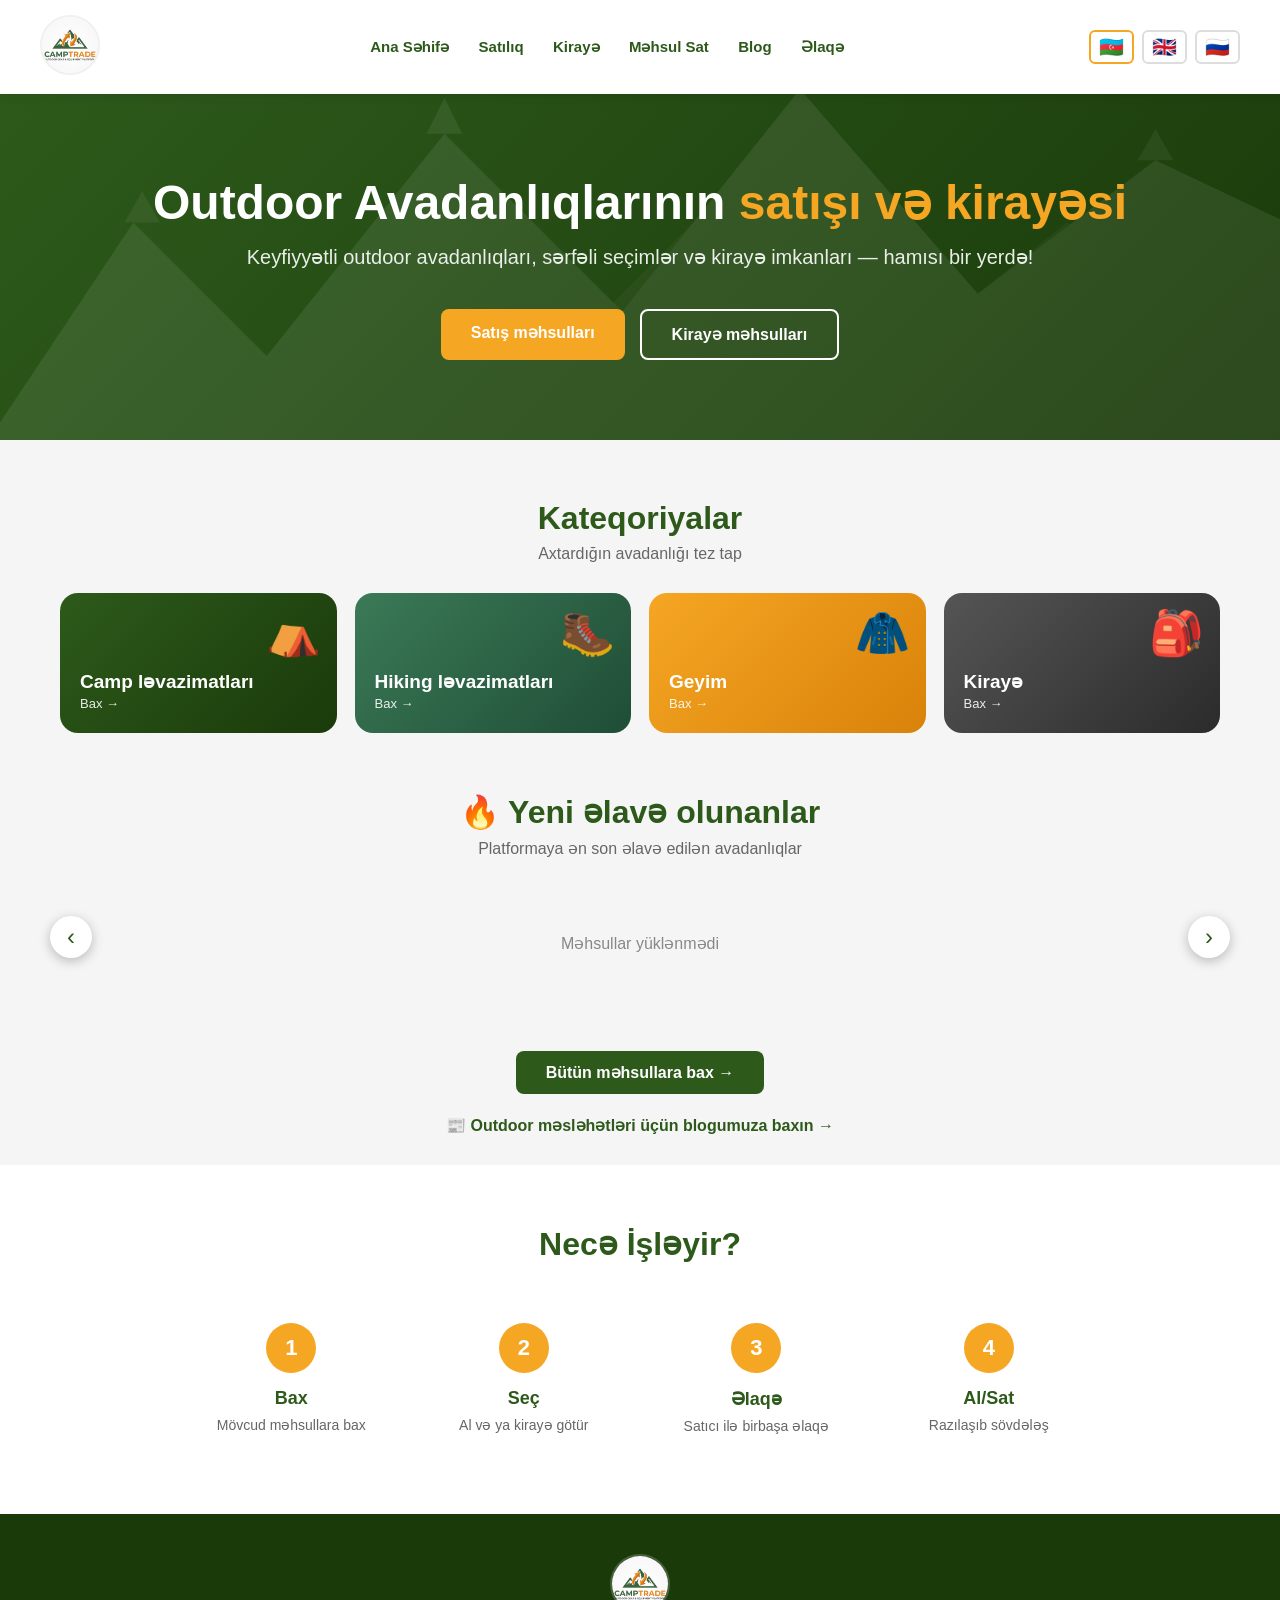
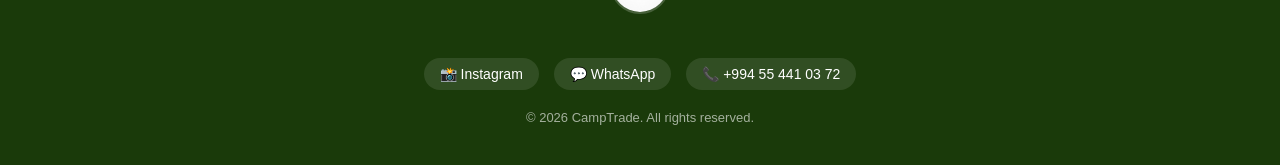
==== commit c92bd315: "index.html no1" ====
--- a/index.html
+++ b/index.html
@@ -7,7 +7,8 @@
     <link rel="icon" href="/favicon.ico" sizes="48x48">
     <link rel="icon" type="image/png" sizes="192x192" href="/favicon-192.png">
     <link rel="apple-touch-icon" href="/apple-touch-icon.png">
-    <title>CampTrade - Outdoor Gear & Equipment Platform</title>
+    <title>CampTrade Outdoor ləvazimatlarının satışı və icarəsi</title>
+    <meta name="description" content="Camp, hiking və outdoor avadanlıqları">
     <style>
         * { margin: 0; padding: 0; box-sizing: border-box; }
         html, body { max-width: 100%; overflow-x: clip; }
@@ -152,19 +153,19 @@
     </svg>
 
     <div class="hero-content">
-        <h1 data-az="Outdoor Avadanlıqları üçün <span>№1 Platforma</span>"
-            data-en="The <span>№1 Platform</span> for Outdoor Gear"
-            data-ru="Платформа <span>№1</span> для Outdoor снаряжения">
-            Outdoor Avadanlıqları üçün <span>№1 Platforma</span>
+        <h1 data-az="Outdoor Avadanlıqlarının <span>satışı və kirayəsi</span>"
+            data-en="Outdoor Equipment <span>Sales and Rentals</span>"
+            data-ru="Продажа и аренда <span>outdoor-оборудования</span>">
+            Outdoor Avadanlıqlarının <span>satışı və kirayəsi</span>
         </h1>
-        <p data-az="Al · Sat · Kirayə ver — Azərbaycanda outdoor dünyasına xoş gəldin!"
-           data-en="Buy · Sell · Rent — Welcome to Azerbaijan's outdoor world!"
-           data-ru="Купи · Продай · Арендуй — Добро пожаловать в мир outdoor!">
-            Al · Sat · Kirayə ver — Azərbaycanda outdoor dünyasına xoş gəldin!
+        <p data-az="Keyfiyyətli outdoor avadanlıqları, sərfəli seçimlər və kirayə imkanları — hamısı bir yerdə!"
+           data-en="Quality outdoor equipment, affordable options, and rental opportunities — all in one place!"
+           data-ru="Качественное outdoor-оборудование, доступные цены и возможности аренды — всё в одном месте!">
+            Keyfiyyətli outdoor avadanlıqları, sərfəli seçimlər və kirayə imkanları — hamısı bir yerdə!
         </p>
         <div class="hero-buttons">
-            <a href="satis.html" class="btn btn-orange" data-az="Məhsullara Bax" data-en="Browse Products" data-ru="Смотреть товары">Məhsullara Bax</a>
-            <a href="sat.html" class="btn btn-outline" data-az="Məhsul Sat" data-en="Sell Product" data-ru="Продать товар">Məhsul Sat</a>
+            <a href="satis.html" class="btn btn-orange" data-az="Satış məhsulları" data-en="Products for Sale" data-ru="Товары на продажу">Satış məhsulları</a>
+            <a href="kiraye.html" class="btn btn-outline" data-az="Kirayə məhsulları" data-en="Rental Products" data-ru="Товары в аренду">Kirayə məhsulları</a>
         </div>
     </div>
 </section>
